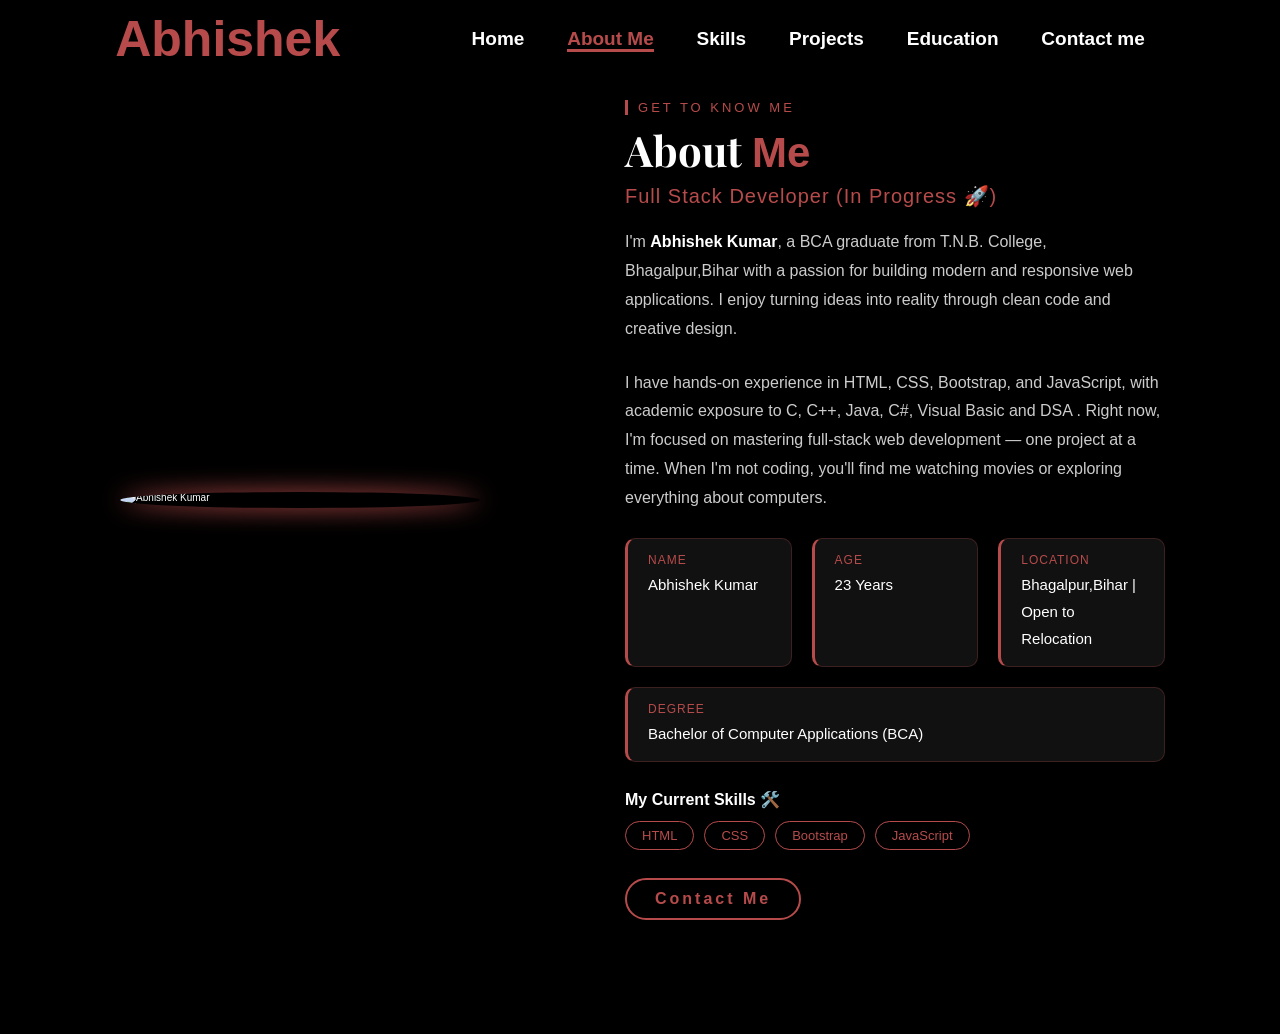
==== aboutme.html @ 0b92f2af "Add Abhi-Portfolio project files" ====
<!doctype html>
<html lang="en">
  <head>
    <meta charset="UTF-8" />
    <meta name="viewport" content="width=device-width, initial-scale=1.0" />
    <title>About Me - Abhishek</title>
    <link rel="stylesheet" href="style.css" />
    <link
      rel="stylesheet"
      href="https://cdnjs.cloudflare.com/ajax/libs/font-awesome/6.5.1/css/all.min.css"
    />
    <link rel="stylesheet" href="aboutme.css" />
  </head>

  <body>
    <header>
      <a href="index.html" class="logo">Abhishek</a>
      <nav>
        <a href="index.html"><b>Home</b></a>
        <a href="aboutme.html" class="active"><b>About Me</b></a>
        <a href="Skills.html"><b>Skills</b></a>
        <a href="Projects.html"><b>Projects</b></a>
        <a href="Education.html"><b>Education</b></a>
        <a href="Contact.html"><b>Contact me</b></a>
      </nav>
    </header>

    <section class="about">
      <div class="about-img">
        <img src="assets/Abhishek.jpeg" alt="Abhishek Kumar" />
      </div>

      <div class="about-content">
        <span class="section-tag">Get to know me</span>
        <h2>About <span>Me</span></h2>
        <h3>Full Stack Developer (In Progress 🚀)</h3>

        <p>
          I'm <strong style="color: #fff">Abhishek Kumar</strong>, a BCA
          graduate from T.N.B. College, Bhagalpur,Bihar with a passion for
          building modern and responsive web applications. I enjoy turning ideas
          into reality through clean code and creative design.
        </p>
        <p>
          I have hands-on experience in HTML, CSS, Bootstrap, and JavaScript,
          with academic exposure to C, C++, Java, C#, Visual Basic and DSA .
          Right now, I'm focused on mastering full-stack web development — one
          project at a time. When I'm not coding, you'll find me watching movies
          or exploring everything about computers.
        </p>

        <div class="about-info">
          <div class="info-card">
            <span>Name</span>
            <p>Abhishek Kumar</p>
          </div>
          <div class="info-card">
            <span>Age</span>
            <p>23 Years</p>
          </div>
          <div class="info-card">
            <span>Location</span>
            <p>Bhagalpur,Bihar | Open to Relocation</p>
          </div>
          <div class="info-card">
            <span>Degree</span>
            <p>Bachelor of Computer Applications (BCA)</p>
          </div>
        </div>

        <div class="skills-tags">
          <h4>My Current Skills 🛠️</h4>
          <div class="tags">
            <span class="tag">HTML</span>
            <span class="tag">CSS</span>
            <span class="tag">Bootstrap</span>
            <span class="tag">JavaScript</span>
            <!-- <span class="tag">C / C++</span>
            <span class="tag">Java</span>
            <span class="tag">DSA</span> -->
          </div>
        </div>

        <div class="about-buttons">
          <a href="Contact.html" class="btn-primary">Contact Me</a>
          <!-- <a href="#" class="btn-secondary">Download CV</a> -->
        </div>
      </div>
    </section>
    <footer>
      <p>&copy; 2026 Abhishek. All rights reserved.</p>
    </footer>
  </body>
</html>
---- style.css ----
/* Fonts */
@import url("https://fonts.googleapis.com/css2?family=Playfair+Display:wght@700&display=swap");

/* Reset / Base */
* {
  margin: 0;
  padding: 0;
  box-sizing: border-box;
  text-decoration: none;
  border: none;
  outline: none;
  font-family: Poppins, sans-serif;
}

html {
  font-size: 62.5%;
}

body {
  width: 100%;
  min-height: 100vh;
  overflow-x: hidden;
  background-color: #000;
  color: #fff;
  display: flex;
  flex-direction: column;

}

/* Header */
header {
  position: fixed;
  top: 0;
  left: 0;
  width: 100%;
  padding: 1rem 9%;
  background: transparent;
  display: flex;
  justify-content: space-between;
  align-items: center;
  z-index: 1000;
}

.logo {
  font-size: 5rem;
  color: #b74b4b;
  font-weight: 800;
  cursor: pointer;
  transition: transform 0.3s ease;
}

.logo:hover {
  transform: scale(1.05);
}

.NameID {
  font-size: 5rem;
  color: #b74b4b;
}

/* Nav */
nav a {
  font-size: 1.9rem;
  margin: 0 2rem;
  color: #fff;
  font-weight: 500;
  transition: 0.2s ease;
  border-bottom: 2px solid transparent;
}

nav a:hover,
nav a.active {
  color: #b74b4b;
  border-bottom: 3px solid #b74b4b;
}

/* Main section */
.home {
  flex: 1;
  /* add this — fills empty space */
  padding: 12rem 9% 6rem;
  display: grid;
  grid-template-columns: 1fr 1.2fr;
  gap: 4rem;
  align-items: center;
}

.home-img img {
  width: 70vw;
  margin-top: 4rem;
  max-width: 380px;
  border-radius: 50%;
  display: block;
  position: relative;
  box-shadow: 0 0 25px #b74b4b;
  cursor: pointer;
  transition: 0.3s linear;
}

.home-content p {
  font-size: 2rem;
}

.home-img img:hover {
  font-size: 1.8rem;
  /* harmless on img but left as-is */
  font-weight: 500;
  /* harmless on img but left as-is */
}

.home-content h1 {
  font-family: "Playfair Display", serif;
  font-size: 4.2rem;
  line-height: 1.2;
  margin-bottom: 1rem;
}

.home-content h3 {
  font-size: 2.2rem;
  margin-bottom: 1.6rem;
}

.home-content p {
  font-size: 1.6rem;
  line-height: 1.7;
  margin-bottom: 2rem;
}

.social-icons a {
  color: greenyellow;
  display: inline-flex;
  justify-content: center;
  align-items: center;
  width: 4rem;
  height: 4rem;
  background-color: transparent;
  border: 0.2rem solid #b74b4b;
  font-size: 2.2rem;
  border-radius: 50%;
  /* FIX: invalid margin syntax */
  margin: 1.5rem 3rem 1.5rem 0;
  transition: 0.3s ease;
}

.social-icons a:hover {
  background-color: #b74b4b;
  color: #fff;
  transform: scale(1.3) translateY(5px);
  box-shadow: 0 0 20px #b74b4b;
}

button {
  display: inline-block;
  border-color: white;
  margin-top: 1.6rem;
  font-size: 1.6rem;
  font-weight: 600;
  padding: 1rem 2.8rem;
  border-radius: 4rem;
  letter-spacing: 0.3rem;
  background: #000000;
  color: #b74b4b;
  border: 2px solid #b74b4b;
  transition: 0.3s ease;
  cursor: pointer;
}

button:hover {
  background-color: #b74b4b;
  transform: scale(1.03);
  box-shadow: 0px 0px 20px #b74b4b;
  color: greenyellow;
}

/* Typing / rotating words */
.typing-text {
  font-size: 3.4rem;
  font-weight: 600;
  min-width: 300px;
}

.typing-text span {
  display: inline-block;
  position: relative;
}

.typing-text span::before {
  color: #b74b4b;
  content: "Web Developer";
  animation: words 20s infinite;
}

.typing-text span::after {
  content: "";
  position: absolute;
  top: 0;
  left: 100%;
  /* place caret just after the word */
  height: 100%;
  width: 0;
  /* no overlay width */
  border-left: 3px solid #b74b4b;
  /* visible caret */
  background: transparent;
  animation: cursor 0.6s infinite;
}

@keyframes cursor {

  0%,
  50% {
    border-left-color: #b74b4b;
  }

  51%,
  100% {
    border-left-color: transparent;
  }
}

@keyframes words {

  0%,
  30% {
    content: "Frontend Developer";
  }

  31%,
  60% {
    content: "Full Stack Developer";
  }

  61%,
  100% {
    content: "Web Developer";
  }
}

/* Media */
@media (max-width: 995px) {
  .home {
    grid-template-columns: 1fr;
    padding: 10rem 6% 4rem;
    gap: 4rem;
  }

  .home .home-content h3 {
    font-size: 2.5rem;
  }

  /* Responsive nav panel */
  nav {
    background-color: #161616;
    position: absolute;
    top: 0%;
    right: 0;
    width: 60%;
    background: rgba(0, 0, 0, 0.9);
    border-left: 3px solid #b74b4b;
    border-bottom-left-radius: 2rem;
    padding: 1.6rem;
    border-top: 0.1rem solid rgba(255, 255, 255, 0.1);
    display: block;
    z-index: 1001;
  }

  nav a {
    display: block;
    font-size: 2rem;
    margin: 1.6rem 0;
  }

  nav a:hover,
  nav a.active {
    padding: 1rem;
    border-bottom: 0.5rem solid #b74b4b;
  }

  .logo {
    font-size: 4rem;
  }

  .home-content h1 {
    font-size: 5rem;
  }
}

@media (max-width: 480px) {
  nav {
    width: 100%;
    border-left: none;
    border-bottom-left-radius: 0;
  }
}

footer {
  text-align: center;
  padding: 2rem;
  font-size: 1.2rem;
  color: #000;
  background: #000;
  width: 100%;
}
---- aboutme.css ----
.about {
    padding: 10rem 9% 6rem;
    display: grid;
    grid-template-columns: 1fr 1.2fr;
    gap: 6rem;
    align-items: center;
    min-height: 100vh;
}

.about-img {
    display: flex;
    align-self: center;
    margin-top: -4rem;
    margin-left: -8rem;
    justify-content: center;
    align-items: center;
}

.about-img img {
    width: 70vw;
    max-width: 360px;
    border-radius: 50%;
    display: block;
    box-shadow: 0 0 25px #b74b4b;
    cursor: pointer;
    transition: 0.3s linear;
    margin-top: 2rem;
}

.about-img img:hover {
    box-shadow: 0 0 45px #b74b4b;
    transform: scale(1.03);
}

.about-content h2 {
    font-family: "Playfair Display", serif;
    font-size: 4.2rem;
    line-height: 1.2;
    margin-bottom: 0.6rem;
}

.about-content h2 span {
    color: #b74b4b;
}

.about-content h3 {
    font-size: 2rem;
    color: #b74b4b;
    margin-bottom: 2rem;
    font-weight: 500;
    letter-spacing: 0.1rem;
}

.about-content p {
    font-size: 1.6rem;
    line-height: 1.8;
    color: #ccc;
    margin-bottom: 2.5rem;
}

.about-info {
    display: flex;
    gap: 2rem;
    flex-wrap: wrap;
    margin-bottom: 2.8rem;
}

.info-card {
    background: #111;
    border: 1px solid #b74b4b44;
    border-left: 3px solid #b74b4b;
    border-radius: 1rem;
    padding: 1.4rem 2rem;
    flex: 1;
    min-width: 14rem;
    transition: 0.3s ease;
}

.info-card:hover {
    background: #1a1a1a;
    box-shadow: 0 0 15px #b74b4b44;
    transform: translateY(-3px);
}

.info-card span {
    display: block;
    font-size: 1.2rem;
    color: #b74b4b;
    text-transform: uppercase;
    letter-spacing: 0.1rem;
    margin-bottom: 0.4rem;
}

.info-card p {
    font-size: 1.5rem;
    color: #fff;
    margin: 0;
}

.skills-tags {
    margin-bottom: 2.8rem;
}

.skills-tags h4 {
    font-size: 1.6rem;
    color: #fff;
    margin-bottom: 1.2rem;
    font-weight: 600;
}

.tags {
    display: flex;
    flex-wrap: wrap;
    gap: 1rem;
}

.tag {
    font-size: 1.3rem;
    padding: 0.6rem 1.6rem;
    border-radius: 4rem;
    border: 1.5px solid #b74b4b;
    color: #b74b4b;
    background: transparent;
    transition: 0.3s ease;
    cursor: default;
}

.tag:hover {
    background: #b74b4b;
    color: greenyellow;
    box-shadow: 0 0 12px #b74b4b;
}

.about-buttons {
    display: flex;
    gap: 2rem;
    flex-wrap: wrap;
}

.btn-primary {
    display: inline-block;
    font-size: 1.6rem;
    font-weight: 600;
    padding: 1rem 2.8rem;
    border-radius: 4rem;
    letter-spacing: 0.3rem;
    background: #000;
    color: #b74b4b;
    border: 2px solid #b74b4b;
    transition: 0.3s ease;
    cursor: pointer;
    text-decoration: none;
}

.btn-primary:hover {
    background-color: #b74b4b;
    transform: scale(1.03);
    box-shadow: 0px 0px 20px #b74b4b;
    color: greenyellow;
}

.btn-secondary {
    display: inline-block;
    font-size: 1.6rem;
    font-weight: 600;
    padding: 1rem 2.8rem;
    border-radius: 4rem;
    letter-spacing: 0.3rem;
    background: #b74b4b;
    color: #fff;
    border: 2px solid #b74b4b;
    transition: 0.3s ease;
    cursor: pointer;
    text-decoration: none;
}

.btn-secondary:hover {
    background: transparent;
    color: #b74b4b;
    box-shadow: 0px 0px 20px #b74b4b;
    transform: scale(1.03);
}

.section-tag {
    display: inline-block;
    font-size: 1.3rem;
    color: #b74b4b;
    text-transform: uppercase;
    letter-spacing: 0.3rem;
    margin-bottom: 1rem;
    border-left: 3px solid #b74b4b;
    padding-left: 1rem;
}

@media (max-width: 995px) {
    .about {
        grid-template-columns: 1fr;
        padding: 10rem 6% 4rem;
        gap: 4rem;
    }

    .about-content h2 {
        font-size: 3.2rem;
    }

    .about-img img {
        max-width: 280px;
        margin: 0 auto;
    }
}

@media (max-width: 480px) {
    .about-info {
        flex-direction: column;
    }

    .about-buttons {
        flex-direction: column;
    }
}
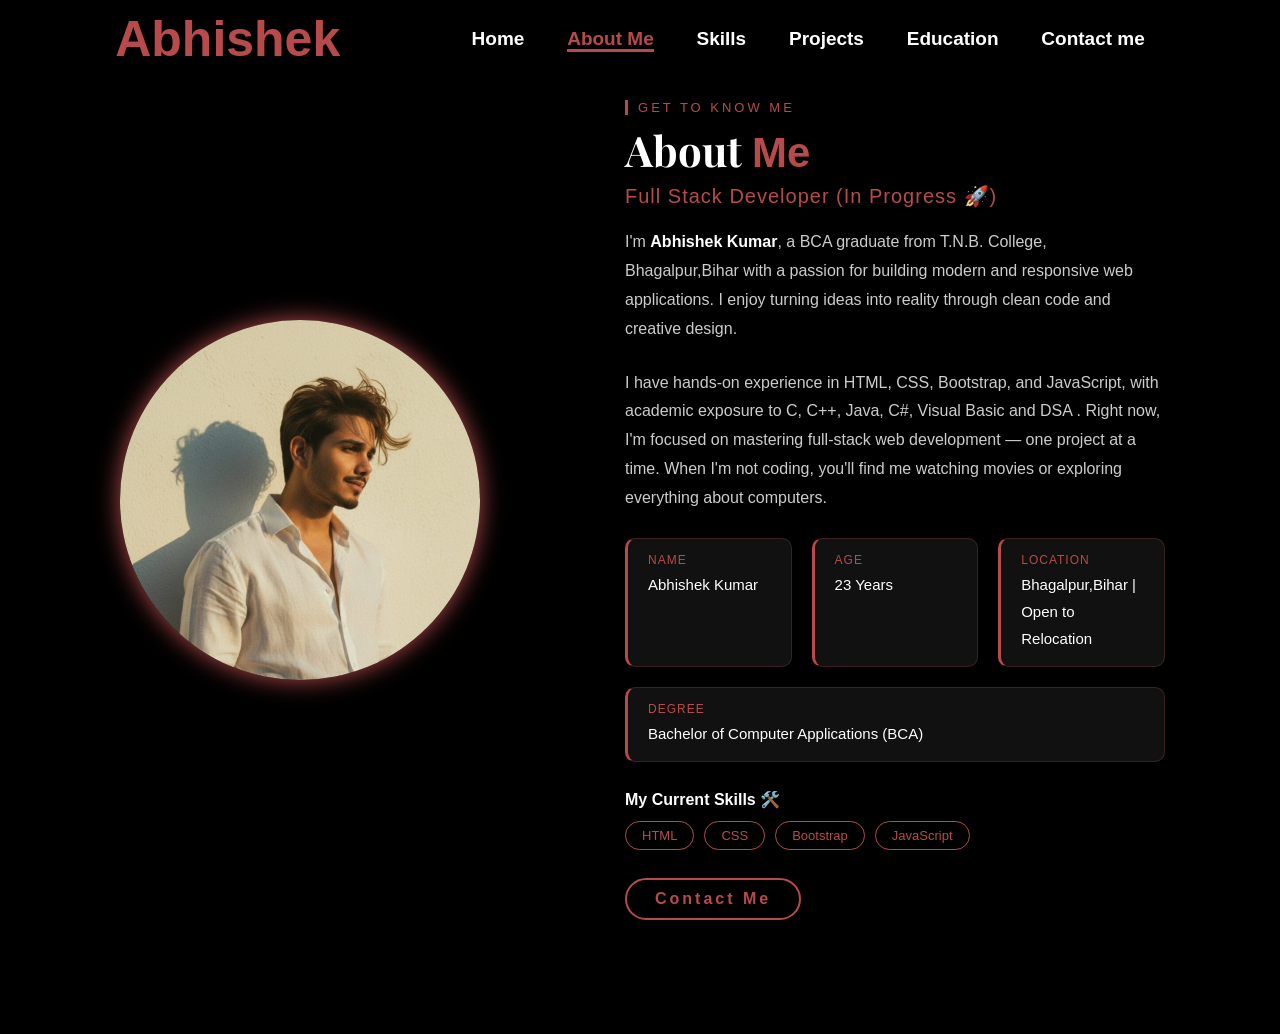
==== commit 7c6b86e8: "Fix HTML formatting and update links" ====
--- a/aboutme.html
+++ b/aboutme.html
@@ -18,10 +18,10 @@
       <nav>
         <a href="index.html"><b>Home</b></a>
         <a href="aboutme.html" class="active"><b>About Me</b></a>
-        <a href="Skills.html"><b>Skills</b></a>
-        <a href="Projects.html"><b>Projects</b></a>
-        <a href="Education.html"><b>Education</b></a>
-        <a href="Contact.html"><b>Contact me</b></a>
+        <a href="skills.html"><b>Skills</b></a>
+        <a href="projects.html"><b>Projects</b></a>
+        <a href="education.html"><b>Education</b></a>
+        <a href="contact.html"><b>Contact me</b></a>
       </nav>
     </header>
 
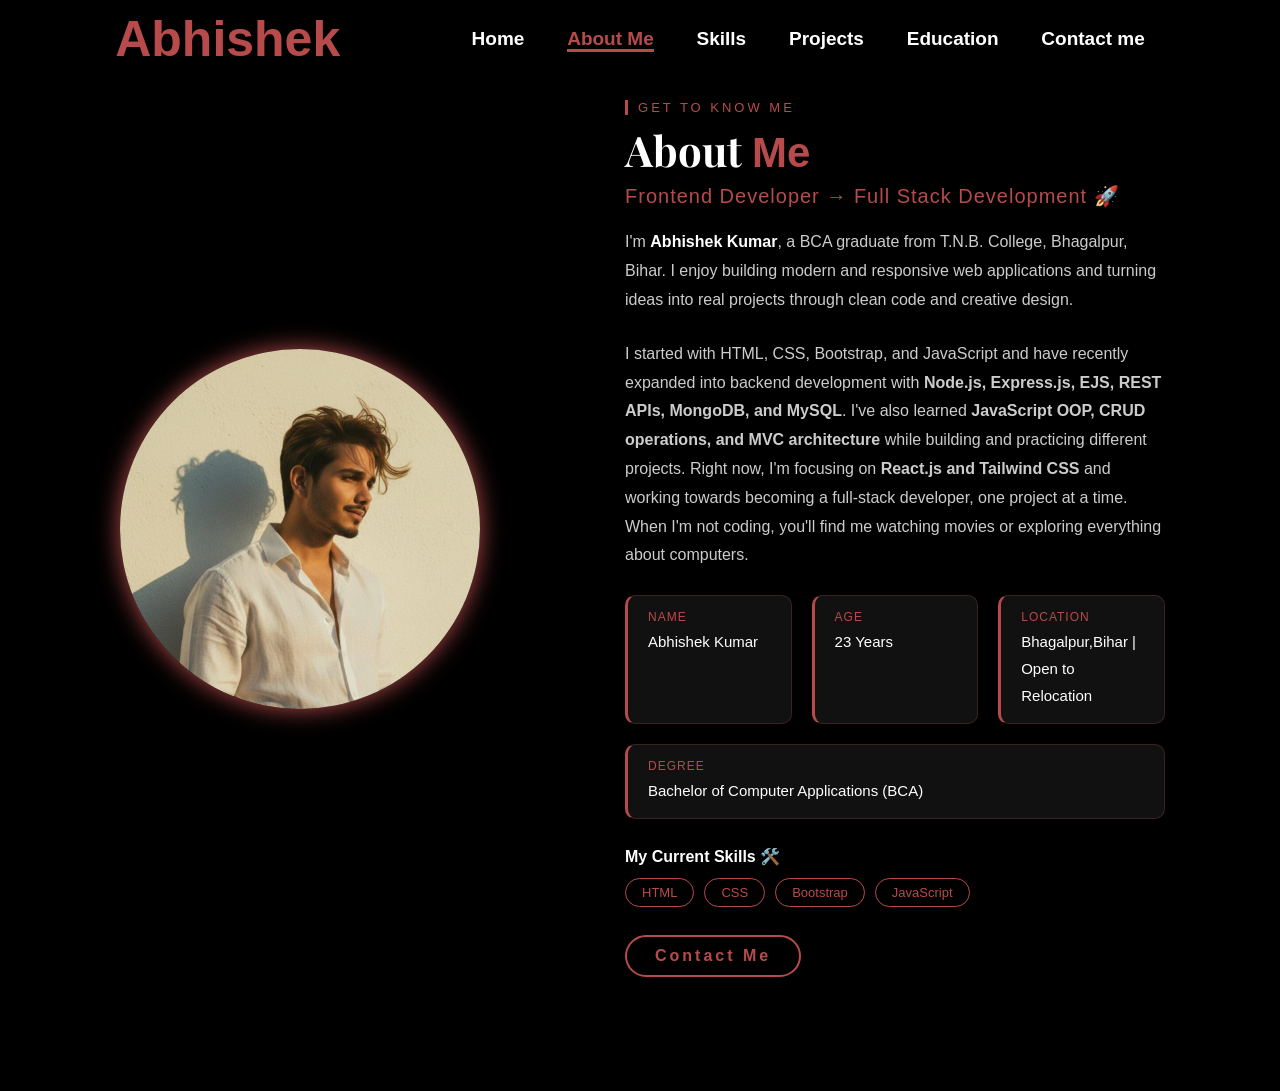
==== commit 647639ad: "Revise About Me section with new skills and focus Updated the 'About Me' section to reflect new skil" ====
--- a/aboutme.html
+++ b/aboutme.html
@@ -15,6 +15,14 @@
   <body>
     <header>
       <a href="index.html" class="logo">Abhishek</a>
+
+      <!-- Adding the hamburger -->
+      <input type="checkbox" id="nav-toggle" class="nav-toggle" />
+      <label for="nav-toggle" class="hamburger">
+        <span></span>
+        <span></span>
+        <span></span>
+      </label>
       <nav>
         <a href="index.html"><b>Home</b></a>
         <a href="aboutme.html" class="active"><b>About Me</b></a>
@@ -33,20 +41,18 @@
       <div class="about-content">
         <span class="section-tag">Get to know me</span>
         <h2>About <span>Me</span></h2>
-        <h3>Full Stack Developer (In Progress 🚀)</h3>
+        <h3>Frontend Developer → Full Stack Development 🚀</h3>
 
+        <p> I'm <strong style="color: #fff">Abhishek Kumar</strong>, 
+          a BCA graduate from T.N.B. College, Bhagalpur, 
+          Bihar. I enjoy building modern and responsive web applications and turning ideas 
+          into real projects through clean code and creative design. </p>
         <p>
-          I'm <strong style="color: #fff">Abhishek Kumar</strong>, a BCA
-          graduate from T.N.B. College, Bhagalpur,Bihar with a passion for
-          building modern and responsive web applications. I enjoy turning ideas
-          into reality through clean code and creative design.
-        </p>
-        <p>
-          I have hands-on experience in HTML, CSS, Bootstrap, and JavaScript,
-          with academic exposure to C, C++, Java, C#, Visual Basic and DSA .
-          Right now, I'm focused on mastering full-stack web development — one
-          project at a time. When I'm not coding, you'll find me watching movies
-          or exploring everything about computers.
+          I started with HTML, CSS, Bootstrap, and JavaScript and have recently expanded into backend development with <strong>Node.js, Express.js, EJS, REST APIs, MongoDB, and MySQL</strong>. I've also learned <strong>JavaScript OOP, CRUD operations, and MVC architecture</strong> while building and practicing different projects. Right now,
+          I'm focusing on <strong>React.js and Tailwind CSS</strong>
+          and working towards becoming a full-stack developer,
+          one project at a time. When I'm not coding,
+          you'll find me watching movies or exploring everything about computers.
         </p>
 
         <div class="about-info">
@@ -82,7 +88,7 @@
         </div>
 
         <div class="about-buttons">
-          <a href="Contact.html" class="btn-primary">Contact Me</a>
+          <a href="contact.html" class="btn-primary">Contact Me</a>
           <!-- <a href="#" class="btn-secondary">Download CV</a> -->
         </div>
       </div>
--- a/style.css
+++ b/style.css
@@ -1,7 +1,6 @@
 /* Fonts */
 @import url("https://fonts.googleapis.com/css2?family=Playfair+Display:wght@700&display=swap");
 
-/* Reset / Base */
 * {
   margin: 0;
   padding: 0;
@@ -34,7 +33,8 @@
   left: 0;
   width: 100%;
   padding: 1rem 9%;
-  background: transparent;
+  background: rgba(0, 0, 0, 0.95) !important;
+  backdrop-filter: blur(10px);
   display: flex;
   justify-content: space-between;
   align-items: center;
@@ -77,7 +77,6 @@
 /* Main section */
 .home {
   flex: 1;
-  /* add this — fills empty space */
   padding: 12rem 9% 6rem;
   display: grid;
   grid-template-columns: 1fr 1.2fr;
@@ -103,9 +102,7 @@
 
 .home-img img:hover {
   font-size: 1.8rem;
-  /* harmless on img but left as-is */
   font-weight: 500;
-  /* harmless on img but left as-is */
 }
 
 .home-content h1 {
@@ -137,7 +134,6 @@
   border: 0.2rem solid #b74b4b;
   font-size: 2.2rem;
   border-radius: 50%;
-  /* FIX: invalid margin syntax */
   margin: 1.5rem 3rem 1.5rem 0;
   transition: 0.3s ease;
 }
@@ -195,12 +191,10 @@
   position: absolute;
   top: 0;
   left: 100%;
-  /* place caret just after the word */
   height: 100%;
   width: 0;
   /* no overlay width */
   border-left: 3px solid #b74b4b;
-  /* visible caret */
   background: transparent;
   animation: cursor 0.6s infinite;
 }
@@ -236,52 +230,121 @@
   }
 }
 
-/* Media */
+
+/* Hide toggle checkbox */
+.nav-toggle {
+  display: none;
+}
+
+/* Hamburger icon */
+.hamburger {
+  display: none;
+  flex-direction: column;
+  cursor: pointer;
+  gap: 5px;
+  z-index: 1002;
+}
+
+.hamburger span {
+  display: block;
+  width: 25px;
+  height: 3px;
+  background-color: #b74b4b;
+  border-radius: 3px;
+  transition: 0.3s ease;
+}
+
 @media (max-width: 995px) {
+  .hamburger {
+    display: flex;
+  }
+
+  .home-content {
+    text-align: center;
+  }
+
+  header {
+    justify-content: space-between;
+    padding: 1rem 5%;
+  }
+
+  .logo {
+    flex: 1;
+    text-align: center;
+  }
+
+  .home-content h1 {
+    font-size: 3.5rem;
+  }
+
+  .NameID {
+    font-size: 3.8rem;
+  }
+
+  .typing-text {
+    font-size: 2.4rem;
+  }
+
+  .social-icons {
+    margin-left: 2rem;
+    justify-content: center;
+    display: flex;
+  }
+
+  .home-content button {
+    display: block;
+    margin: 1.6rem auto 0;
+  }
+
+  .home-img {
+    display: flex;
+    justify-content: center;
+    align-items: center;
+  }
+
+  .home-img img {
+    width: 55vw;
+    max-width: 280px;
+    margin-top: 2rem;
+  }
+
+  nav {
+    background-color: #161616;
+    position: absolute;
+    top: 0;
+    right: 0;
+    width: 60%;
+    height: 100vh;
+    background: rgba(0, 0, 0, 0.95);
+    border-left: 3px solid #b74b4b;
+    padding: 8rem 1.6rem 1.6rem;
+    display: none;
+    z-index: 1001;
+  }
+
+  /* Show nav when checkbox is checked */
+  .nav-toggle:checked~nav {
+    display: block;
+  }
+
+  nav a {
+    display: block;
+    font-size: 2rem;
+    margin: 1.6rem 0;
+  }
+
   .home {
     grid-template-columns: 1fr;
     padding: 10rem 6% 4rem;
     gap: 4rem;
   }
 
-  .home .home-content h3 {
-    font-size: 2.5rem;
-  }
-
-  /* Responsive nav panel */
-  nav {
-    background-color: #161616;
-    position: absolute;
-    top: 0%;
-    right: 0;
-    width: 60%;
-    background: rgba(0, 0, 0, 0.9);
-    border-left: 3px solid #b74b4b;
-    border-bottom-left-radius: 2rem;
-    padding: 1.6rem;
-    border-top: 0.1rem solid rgba(255, 255, 255, 0.1);
-    display: block;
-    z-index: 1001;
-  }
-
-  nav a {
-    display: block;
-    font-size: 2rem;
-    margin: 1.6rem 0;
-  }
-
-  nav a:hover,
-  nav a.active {
-    padding: 1rem;
-    border-bottom: 0.5rem solid #b74b4b;
+  .home-content h1 {
+    font-size: 4rem;
   }
 
   .logo {
     font-size: 4rem;
-  }
-
-  .home-content h1 {
-    font-size: 5rem;
   }
 }
 
@@ -289,7 +352,10 @@
   nav {
     width: 100%;
     border-left: none;
-    border-bottom-left-radius: 0;
+  }
+
+  .home-content h1 {
+    font-size: 3rem;
   }
 }
 
@@ -300,4 +366,5 @@
   color: #000;
   background: #000;
   width: 100%;
-}+  opacity: 0.7;
+}
--- a/aboutme.css
+++ b/aboutme.css
@@ -203,18 +203,16 @@
         font-size: 3.2rem;
     }
 
+    .about-img {
+        margin-left: 0;
+        margin-top: 0;
+        justify-content: center;
+    }
+
     .about-img img {
+        width: 55vw;
         max-width: 280px;
         margin: 0 auto;
-    }
-}
-
-@media (max-width: 480px) {
-    .about-info {
-        flex-direction: column;
-    }
-
-    .about-buttons {
-        flex-direction: column;
-    }
-}+        display: block;
+    }
+}
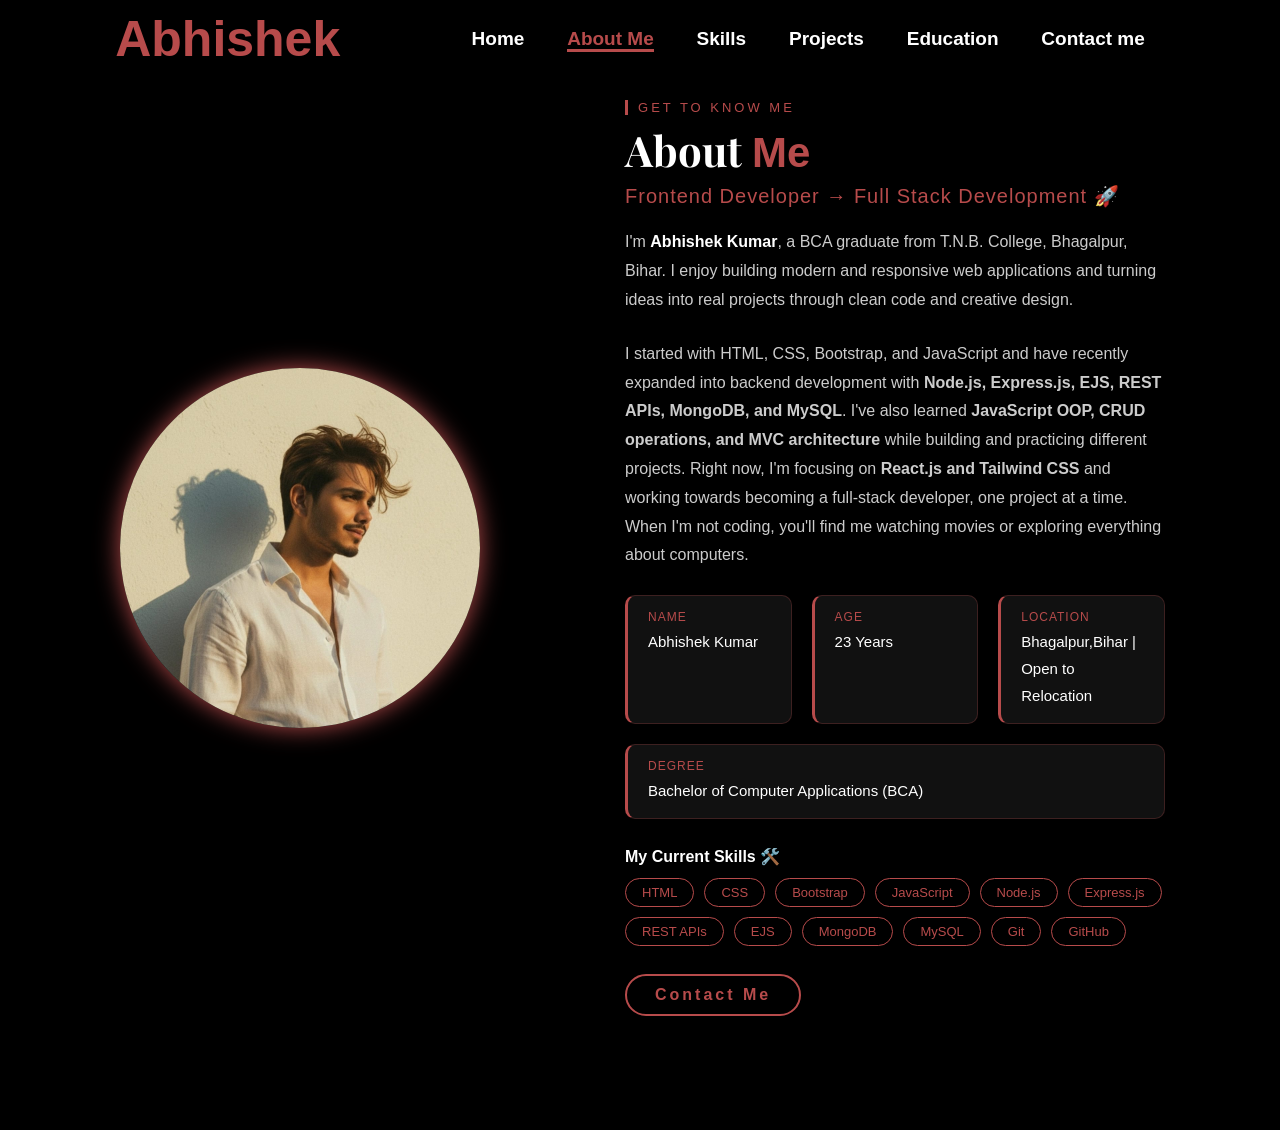
==== commit ae828270: "Update skills section in aboutme.html Added additional skills to the skills section, including Node." ====
--- a/aboutme.html
+++ b/aboutme.html
@@ -75,16 +75,21 @@
         </div>
 
         <div class="skills-tags">
-          <h4>My Current Skills 🛠️</h4>
-          <div class="tags">
-            <span class="tag">HTML</span>
-            <span class="tag">CSS</span>
-            <span class="tag">Bootstrap</span>
-            <span class="tag">JavaScript</span>
-            <!-- <span class="tag">C / C++</span>
-            <span class="tag">Java</span>
-            <span class="tag">DSA</span> -->
-          </div>
+        <h4>My Current Skills 🛠️</h4>
+        <div class="tags">
+        <span class="tag">HTML</span>
+        <span class="tag">CSS</span>
+        <span class="tag">Bootstrap</span>
+        <span class="tag">JavaScript</span>
+        <span class="tag">Node.js</span>
+        <span class="tag">Express.js</span>
+        <span class="tag">REST APIs</span>
+        <span class="tag">EJS</span>
+        <span class="tag">MongoDB</span>
+        <span class="tag">MySQL</span>
+        <span class="tag">Git</span>
+        <span class="tag">GitHub</span>
+        </div>
         </div>
 
         <div class="about-buttons">
